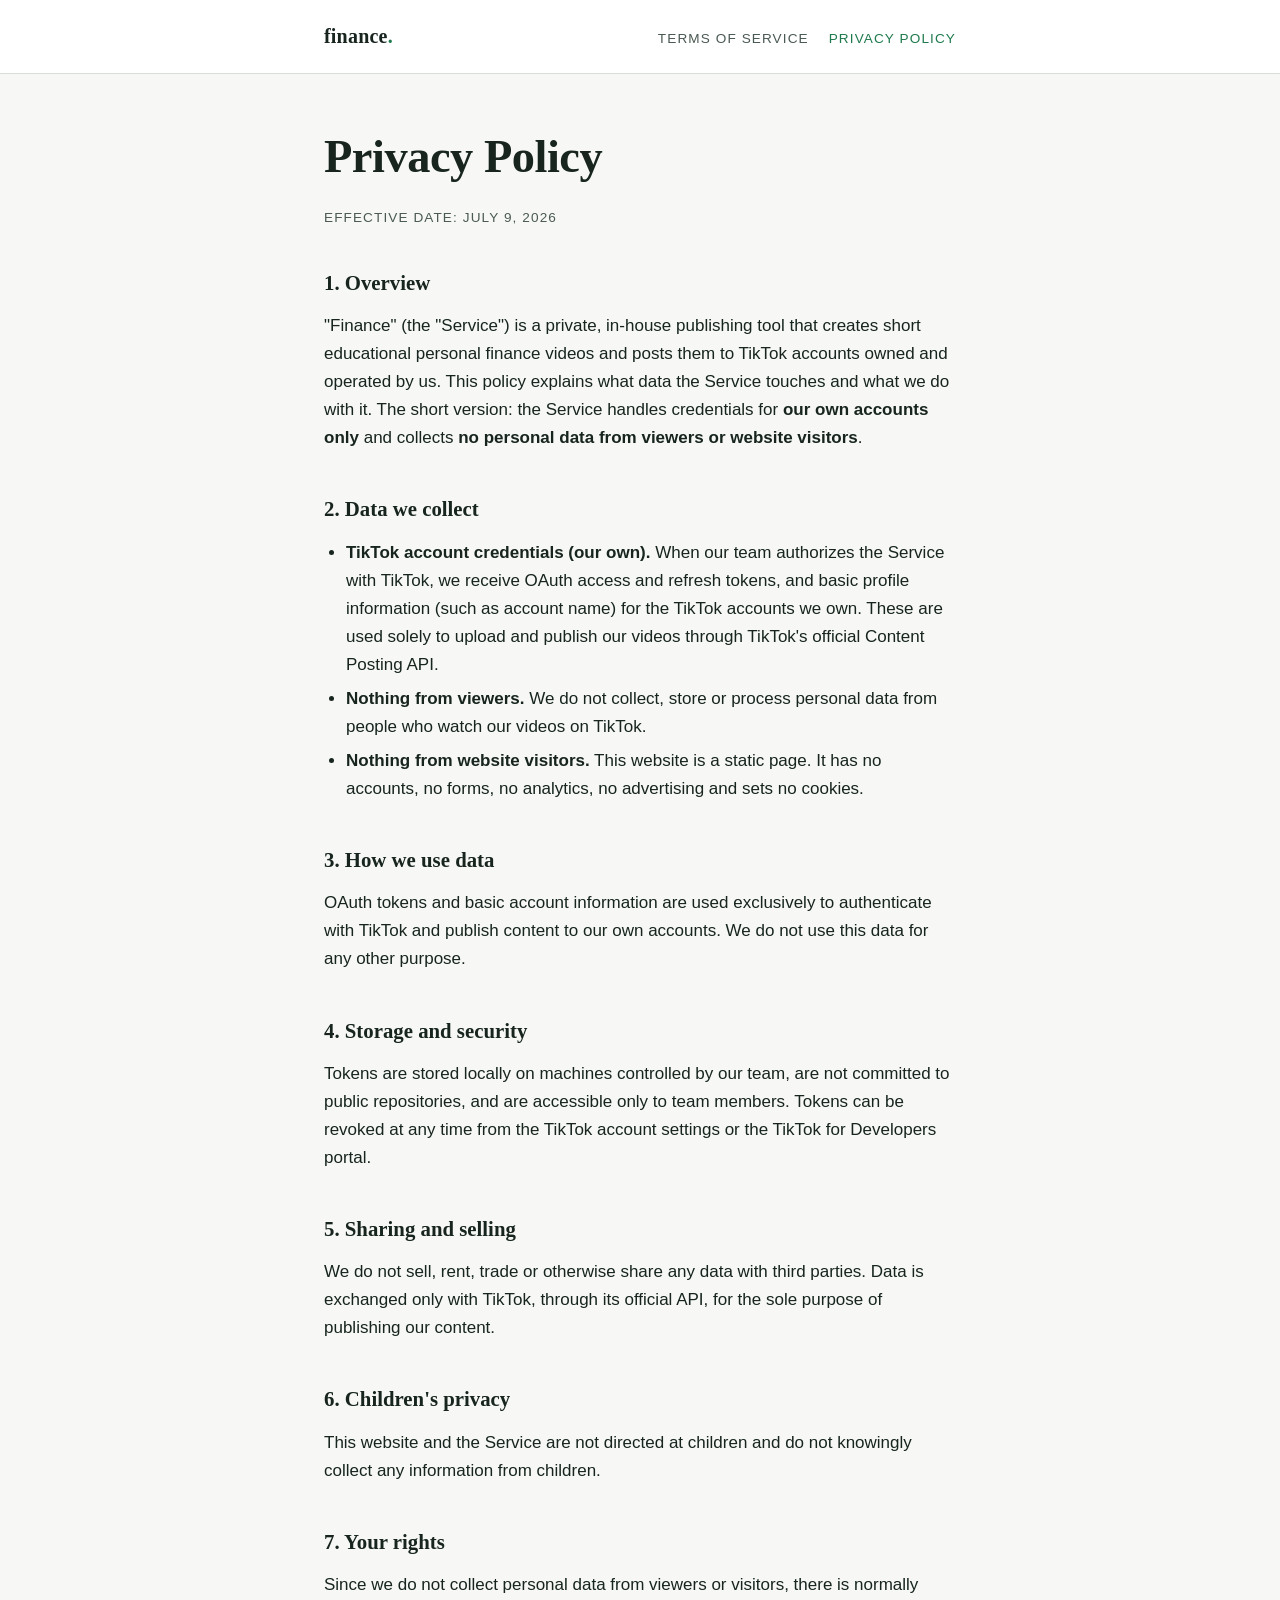
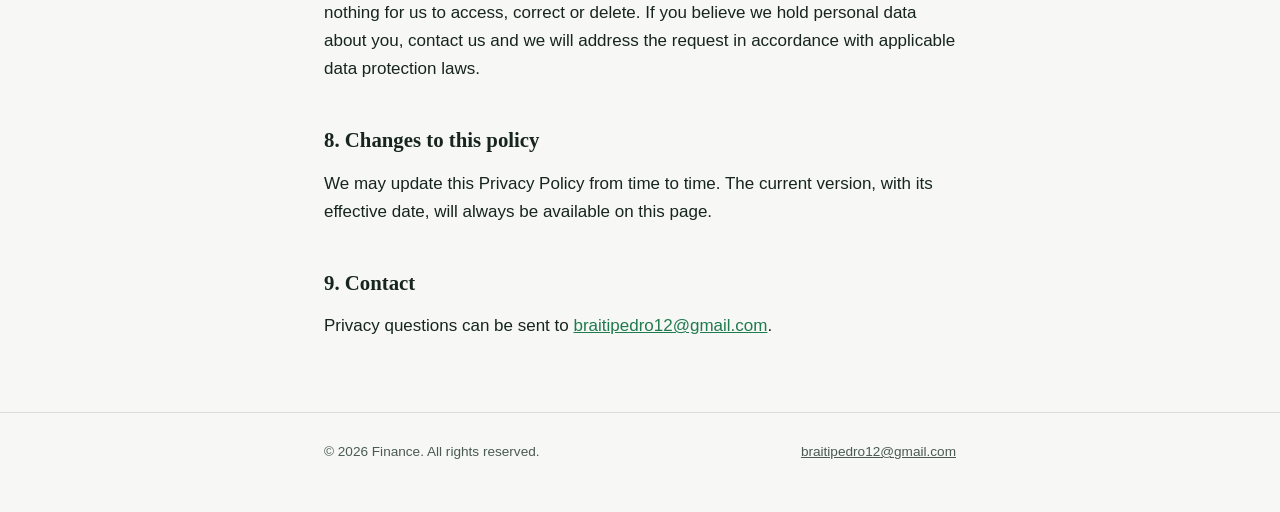
==== privacy.html/index.html @ 145c70fb "chore: verificação de URL do TikTok p/ privacy (arquivo em /privacy.html/ e na raiz; privacy vira pa" ====
<!DOCTYPE html>
<html lang="en">
<head>
<meta charset="UTF-8">
<meta name="viewport" content="width=device-width, initial-scale=1.0">
<title>Privacy Policy — Finance</title>
<meta name="description" content="Privacy Policy for the Finance publishing tool and this website.">
<link rel="stylesheet" href="../styles.css">
</head>
<body>

<header class="site">
  <div class="page">
    <a class="wordmark" href="../">finance<span class="tick">.</span></a>
    <nav class="legal-nav" aria-label="Legal">
      <a href="../terms.html/">Terms of Service</a>
      <a href="./" aria-current="page">Privacy Policy</a>
    </nav>
  </div>
</header>

<main>
  <div class="page doc">
    <h1>Privacy Policy</h1>
    <p class="effective">Effective date: July 9, 2026</p>

    <h2>1. Overview</h2>
    <p>"Finance" (the "Service") is a private, in-house publishing tool that
    creates short educational personal finance videos and posts them to TikTok
    accounts owned and operated by us. This policy explains what data the Service
    touches and what we do with it. The short version: the Service handles
    credentials for <strong>our own accounts only</strong> and collects
    <strong>no personal data from viewers or website visitors</strong>.</p>

    <h2>2. Data we collect</h2>
    <ul>
      <li><strong>TikTok account credentials (our own).</strong> When our team
      authorizes the Service with TikTok, we receive OAuth access and refresh
      tokens, and basic profile information (such as account name) for the
      TikTok accounts we own. These are used solely to upload and publish our
      videos through TikTok's official Content Posting API.</li>
      <li><strong>Nothing from viewers.</strong> We do not collect, store or
      process personal data from people who watch our videos on TikTok.</li>
      <li><strong>Nothing from website visitors.</strong> This website is a
      static page. It has no accounts, no forms, no analytics, no advertising
      and sets no cookies.</li>
    </ul>

    <h2>3. How we use data</h2>
    <p>OAuth tokens and basic account information are used exclusively to
    authenticate with TikTok and publish content to our own accounts. We do not
    use this data for any other purpose.</p>

    <h2>4. Storage and security</h2>
    <p>Tokens are stored locally on machines controlled by our team, are not
    committed to public repositories, and are accessible only to team members.
    Tokens can be revoked at any time from the TikTok account settings or the
    TikTok for Developers portal.</p>

    <h2>5. Sharing and selling</h2>
    <p>We do not sell, rent, trade or otherwise share any data with third
    parties. Data is exchanged only with TikTok, through its official API, for
    the sole purpose of publishing our content.</p>

    <h2>6. Children's privacy</h2>
    <p>This website and the Service are not directed at children and do not
    knowingly collect any information from children.</p>

    <h2>7. Your rights</h2>
    <p>Since we do not collect personal data from viewers or visitors, there is
    normally nothing for us to access, correct or delete. If you believe we hold
    personal data about you, contact us and we will address the request in
    accordance with applicable data protection laws.</p>

    <h2>8. Changes to this policy</h2>
    <p>We may update this Privacy Policy from time to time. The current version,
    with its effective date, will always be available on this page.</p>

    <h2>9. Contact</h2>
    <p>Privacy questions can be sent to
    <a href="mailto:braitipedro12@gmail.com">braitipedro12@gmail.com</a>.</p>
  </div>
</main>

<footer class="site">
  <div class="page">
    <span>© 2026 Finance. All rights reserved.</span>
    <a href="mailto:braitipedro12@gmail.com">braitipedro12@gmail.com</a>
  </div>
</footer>

</body>
</html>
---- styles.css ----
:root {
  --paper: #f7f8f6;
  --ink: #17251e;
  --ink-soft: #4a5a52;
  --bill: #1f7a4d;
  --gold: #c9a227;
  --rule: #d9ded9;
  --card: #ffffff;
}

* { margin: 0; padding: 0; box-sizing: border-box; }

html { scroll-behavior: smooth; }

body {
  background: var(--paper);
  color: var(--ink);
  font-family: -apple-system, "Segoe UI", Roboto, Helvetica, Arial, sans-serif;
  font-size: 17px;
  line-height: 1.65;
  -webkit-font-smoothing: antialiased;
}

.page {
  max-width: 680px;
  margin: 0 auto;
  padding: 0 24px;
}

header.site {
  border-bottom: 1px solid var(--rule);
  background: var(--card);
}

header.site .page {
  display: flex;
  align-items: baseline;
  justify-content: space-between;
  padding-top: 20px;
  padding-bottom: 20px;
}

.wordmark {
  font-family: Georgia, "Times New Roman", serif;
  font-size: 1.25rem;
  font-weight: 700;
  letter-spacing: 0.01em;
  color: var(--ink);
  text-decoration: none;
}

.wordmark .tick { color: var(--bill); }

nav.legal-nav { display: flex; gap: 20px; }

nav.legal-nav a {
  font-size: 0.85rem;
  color: var(--ink-soft);
  text-decoration: none;
  text-transform: uppercase;
  letter-spacing: 0.08em;
}

nav.legal-nav a:hover, nav.legal-nav a[aria-current="page"] { color: var(--bill); }

main { padding: 56px 0 72px; }

h1 {
  font-family: Georgia, "Times New Roman", serif;
  font-size: clamp(2rem, 6vw, 2.9rem);
  line-height: 1.15;
  font-weight: 700;
  letter-spacing: -0.01em;
  margin-bottom: 24px;
}

.karaoke {
  color: var(--gold);
  position: relative;
  white-space: nowrap;
}

.lede {
  font-size: 1.1rem;
  color: var(--ink-soft);
  margin-bottom: 40px;
  max-width: 56ch;
}

section { margin-bottom: 44px; }

h2 {
  font-family: Georgia, "Times New Roman", serif;
  font-size: 1.3rem;
  font-weight: 700;
  margin-bottom: 12px;
}

main p + p { margin-top: 12px; }

main a { color: var(--bill); }

ul.plain {
  list-style: none;
  border-top: 1px solid var(--rule);
}

ul.plain li {
  border-bottom: 1px solid var(--rule);
  padding: 14px 0;
}

ul.plain li strong { color: var(--ink); }

.cards { display: grid; gap: 16px; grid-template-columns: 1fr 1fr; }

.card {
  display: block;
  background: var(--card);
  border: 1px solid var(--rule);
  border-radius: 10px;
  padding: 22px;
  text-decoration: none;
  color: var(--ink);
  transition: border-color 0.15s ease;
}

.card:hover { border-color: var(--bill); }

.card h3 {
  font-family: Georgia, "Times New Roman", serif;
  font-size: 1.05rem;
  margin-bottom: 6px;
}

.card p { font-size: 0.9rem; color: var(--ink-soft); }

.doc h2 { margin-top: 40px; }

.doc h2:first-of-type { margin-top: 0; }

.doc ul { padding-left: 22px; margin: 12px 0; }

.doc li + li { margin-top: 6px; }

.effective {
  font-size: 0.85rem;
  text-transform: uppercase;
  letter-spacing: 0.08em;
  color: var(--ink-soft);
  margin-bottom: 36px;
}

footer.site {
  border-top: 1px solid var(--rule);
  padding: 28px 0 48px;
  font-size: 0.85rem;
  color: var(--ink-soft);
}

footer.site .page {
  display: flex;
  justify-content: space-between;
  flex-wrap: wrap;
  gap: 12px;
}

footer.site a { color: var(--ink-soft); }

@media (max-width: 560px) {
  .cards { grid-template-columns: 1fr; }
  header.site .page { flex-direction: column; gap: 10px; }
}

@media (prefers-reduced-motion: reduce) {
  html { scroll-behavior: auto; }
  .card { transition: none; }
}

:focus-visible { outline: 2px solid var(--bill); outline-offset: 2px; }
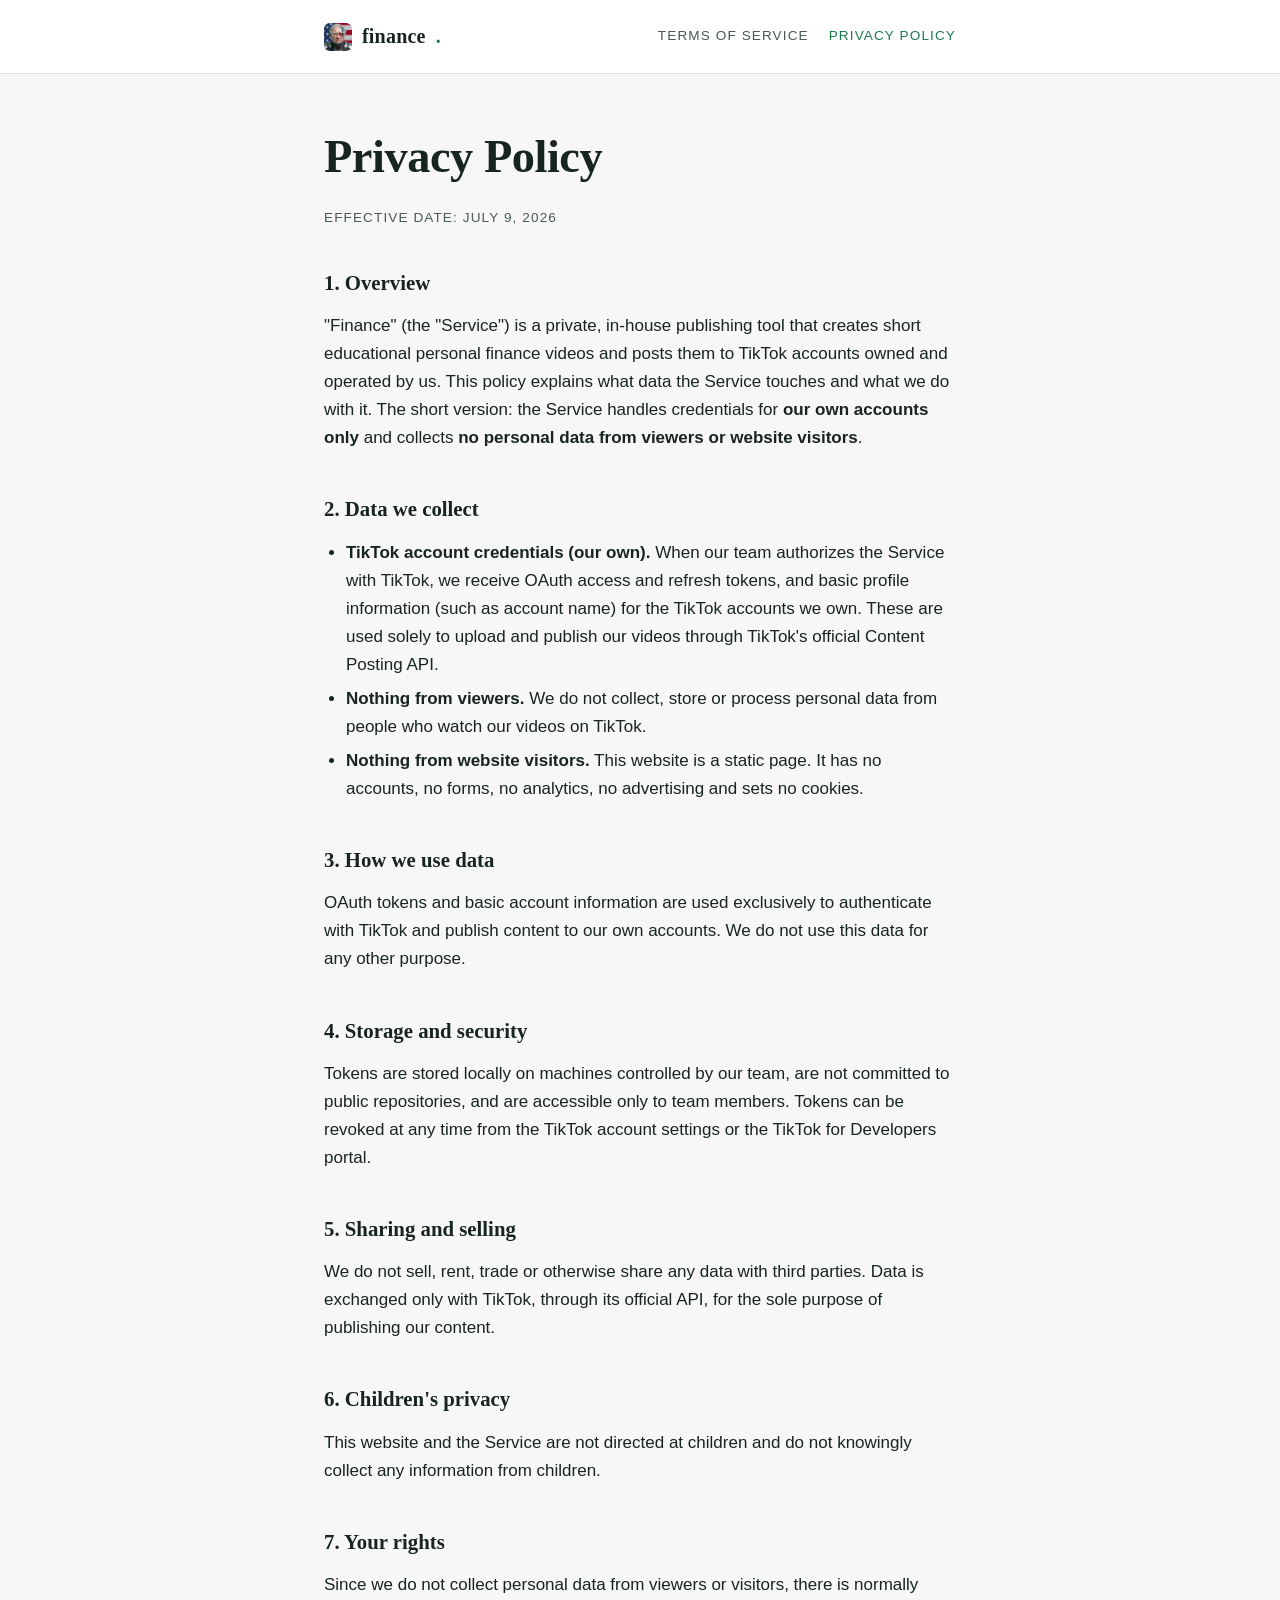
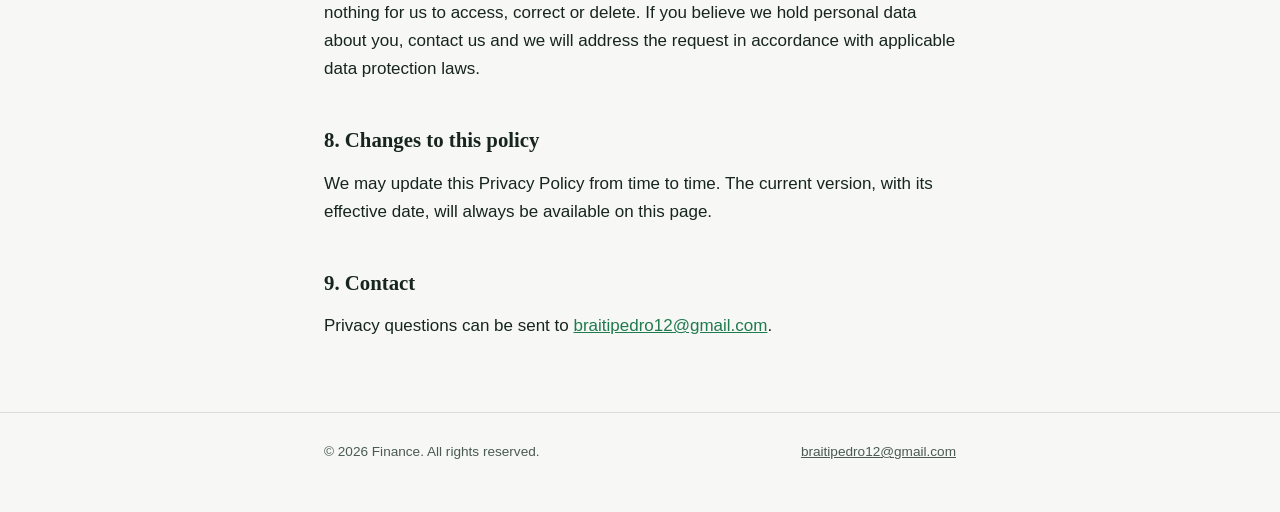
==== commit a8cf78b5: "feat: ícone oficial do app (mesmo do portal TikTok) como favicon e logo do header O reviewer do TikT" ====
--- a/privacy.html/index.html
+++ b/privacy.html/index.html
@@ -5,13 +5,17 @@
 <meta name="viewport" content="width=device-width, initial-scale=1.0">
 <title>Privacy Policy — Finance</title>
 <meta name="description" content="Privacy Policy for the Finance publishing tool and this website.">
+<link rel="icon" href="../favicon.ico" sizes="48x48">
+<link rel="icon" type="image/png" sizes="32x32" href="../icon-32.png">
+<link rel="icon" type="image/png" sizes="192x192" href="../icon-192.png">
+<link rel="apple-touch-icon" href="../apple-touch-icon.png">
 <link rel="stylesheet" href="../styles.css">
 </head>
 <body>
 
 <header class="site">
   <div class="page">
-    <a class="wordmark" href="../">finance<span class="tick">.</span></a>
+    <a class="wordmark" href="../"><img class="mark" src="../icon-64.png" alt="Finance app icon" width="28" height="28">finance<span class="tick">.</span></a>
     <nav class="legal-nav" aria-label="Legal">
       <a href="../terms.html/">Terms of Service</a>
       <a href="./" aria-current="page">Privacy Policy</a>
--- a/styles.css
+++ b/styles.css
@@ -34,19 +34,29 @@
 
 header.site .page {
   display: flex;
-  align-items: baseline;
+  align-items: center;
   justify-content: space-between;
   padding-top: 20px;
   padding-bottom: 20px;
 }
 
 .wordmark {
+  display: inline-flex;
+  align-items: center;
+  gap: 10px;
   font-family: Georgia, "Times New Roman", serif;
   font-size: 1.25rem;
   font-weight: 700;
   letter-spacing: 0.01em;
   color: var(--ink);
   text-decoration: none;
+}
+
+.wordmark .mark {
+  width: 28px;
+  height: 28px;
+  border-radius: 6px;
+  display: block;
 }
 
 .wordmark .tick { color: var(--bill); }
